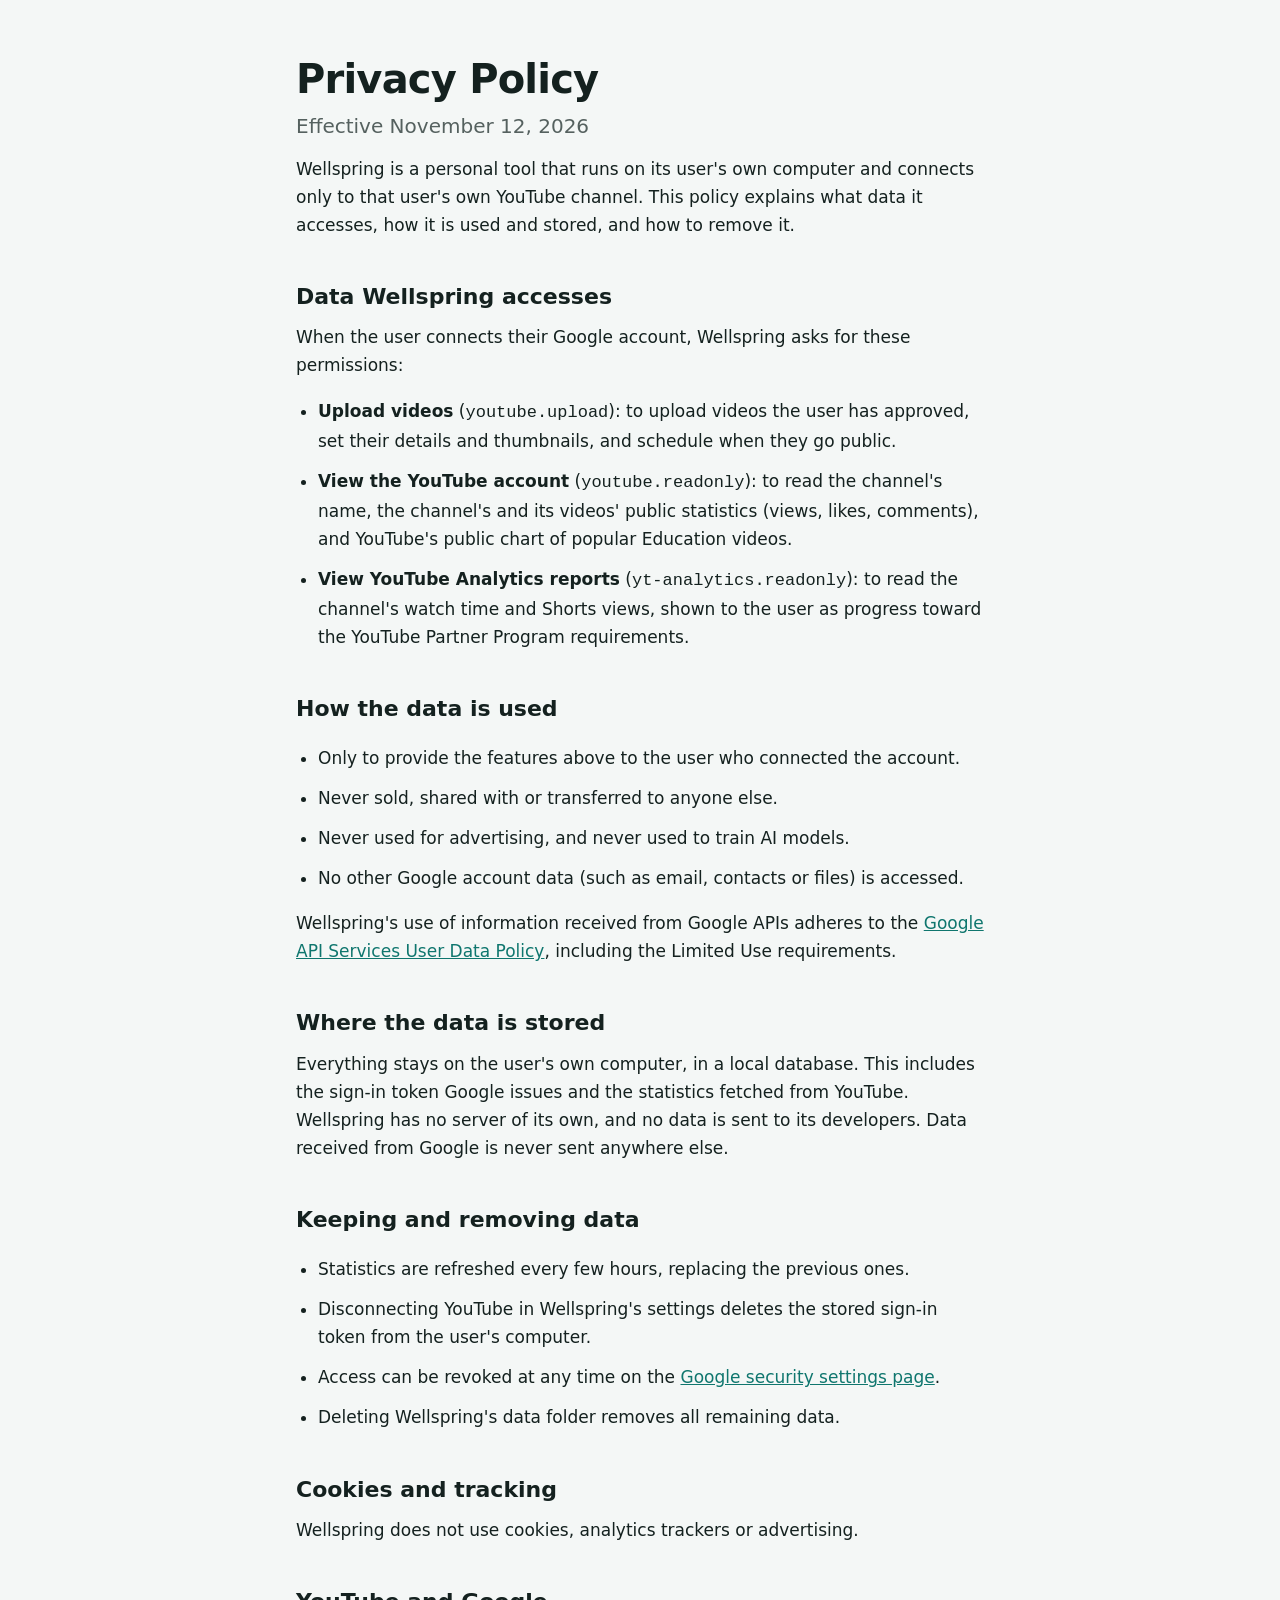
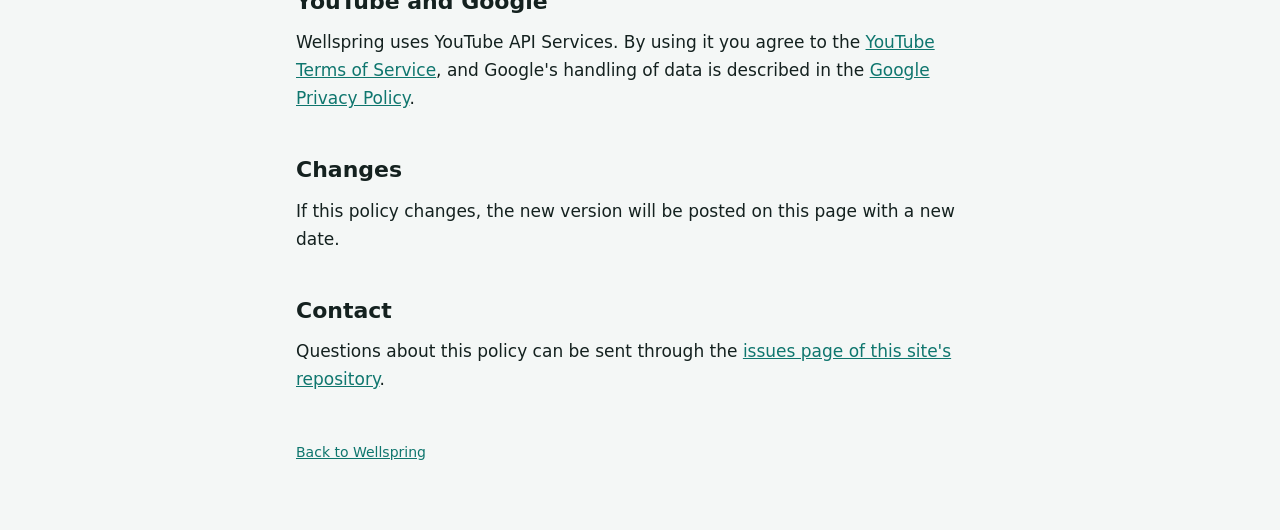
==== privacy.html @ 2a6ffb4e "Add Wellspring home page and privacy policy" ====
<!doctype html>
<html lang="en">
  <head>
    <meta charset="utf-8" />
    <meta name="viewport" content="width=device-width, initial-scale=1" />
    <title>Wellspring Privacy Policy</title>
    <meta name="description" content="How Wellspring handles YouTube and Google account data." />
    <link rel="stylesheet" href="style.css" />
  </head>
  <body>
    <main>
      <h1>Privacy Policy</h1>
      <p class="lead">Effective November 12, 2026</p>

      <p>
        Wellspring is a personal tool that runs on its user's own computer and connects only to
        that user's own YouTube channel. This policy explains what data it accesses, how it is
        used and stored, and how to remove it.
      </p>

      <h2>Data Wellspring accesses</h2>
      <p>When the user connects their Google account, Wellspring asks for these permissions:</p>
      <ul>
        <li>
          <strong>Upload videos</strong> (<code>youtube.upload</code>): to upload videos the user
          has approved, set their details and thumbnails, and schedule when they go public.
        </li>
        <li>
          <strong>View the YouTube account</strong> (<code>youtube.readonly</code>): to read the
          channel's name, the channel's and its videos' public statistics (views, likes,
          comments), and YouTube's public chart of popular Education videos.
        </li>
        <li>
          <strong>View YouTube Analytics reports</strong> (<code>yt-analytics.readonly</code>): to
          read the channel's watch time and Shorts views, shown to the user as progress toward
          the YouTube Partner Program requirements.
        </li>
      </ul>

      <h2>How the data is used</h2>
      <ul>
        <li>Only to provide the features above to the user who connected the account.</li>
        <li>Never sold, shared with or transferred to anyone else.</li>
        <li>Never used for advertising, and never used to train AI models.</li>
        <li>No other Google account data (such as email, contacts or files) is accessed.</li>
      </ul>
      <p>
        Wellspring's use of information received from Google APIs adheres to the
        <a href="https://developers.google.com/terms/api-services-user-data-policy">Google API Services User Data Policy</a>,
        including the Limited Use requirements.
      </p>

      <h2>Where the data is stored</h2>
      <p>
        Everything stays on the user's own computer, in a local database. This includes the
        sign-in token Google issues and the statistics fetched from YouTube. Wellspring has no
        server of its own, and no data is sent to its developers. Data received from Google is
        never sent anywhere else.
      </p>

      <h2>Keeping and removing data</h2>
      <ul>
        <li>Statistics are refreshed every few hours, replacing the previous ones.</li>
        <li>
          Disconnecting YouTube in Wellspring's settings deletes the stored sign-in token from the
          user's computer.
        </li>
        <li>
          Access can be revoked at any time on the
          <a href="https://security.google.com/settings/security/permissions">Google security settings page</a>.
        </li>
        <li>Deleting Wellspring's data folder removes all remaining data.</li>
      </ul>

      <h2>Cookies and tracking</h2>
      <p>Wellspring does not use cookies, analytics trackers or advertising.</p>

      <h2>YouTube and Google</h2>
      <p>
        Wellspring uses YouTube API Services. By using it you agree to the
        <a href="https://www.youtube.com/t/terms">YouTube Terms of Service</a>, and Google's
        handling of data is described in the
        <a href="https://policies.google.com/privacy">Google Privacy Policy</a>.
      </p>

      <h2>Changes</h2>
      <p>If this policy changes, the new version will be posted on this page with a new date.</p>

      <h2>Contact</h2>
      <p>
        Questions about this policy can be sent through the
        <a href="https://github.com/azusawa/azusawa.github.io/issues">issues page of this site's repository</a>.
      </p>

      <footer><a href="./">Back to Wellspring</a></footer>
    </main>
  </body>
</html>
---- style.css ----
:root {
  --ground: #f4f7f6;
  --surface: #ffffff;
  --ink: #14211f;
  --muted: #55615f;
  --accent: #0f766e;
  --line: #dbe4e2;
}

@media (prefers-color-scheme: dark) {
  :root {
    --ground: #0e1615;
    --surface: #16201f;
    --ink: #e6efed;
    --muted: #9aa8a5;
    --accent: #5fd0c2;
    --line: #26332f;
  }
}

* {
  box-sizing: border-box;
}

body {
  margin: 0;
  background: var(--ground);
  color: var(--ink);
  font: 17px/1.65 system-ui, -apple-system, "Segoe UI", sans-serif;
}

main {
  max-width: 720px;
  margin: 0 auto;
  padding: 56px 16px 72px;
}

h1 {
  margin: 0 0 8px;
  font-size: 40px;
  line-height: 1.15;
  letter-spacing: -0.02em;
}

h2 {
  margin: 40px 0 8px;
  font-size: 22px;
}

p,
li {
  margin: 0 0 12px;
}

ul {
  padding-left: 22px;
}

a {
  color: var(--accent);
}

.lead {
  color: var(--muted);
  font-size: 20px;
}

.card {
  margin-top: 32px;
  padding: 24px;
  border: 1px solid var(--line);
  border-radius: 20px;
  background: var(--surface);
}

footer {
  margin-top: 48px;
  color: var(--muted);
  font-size: 14px;
}
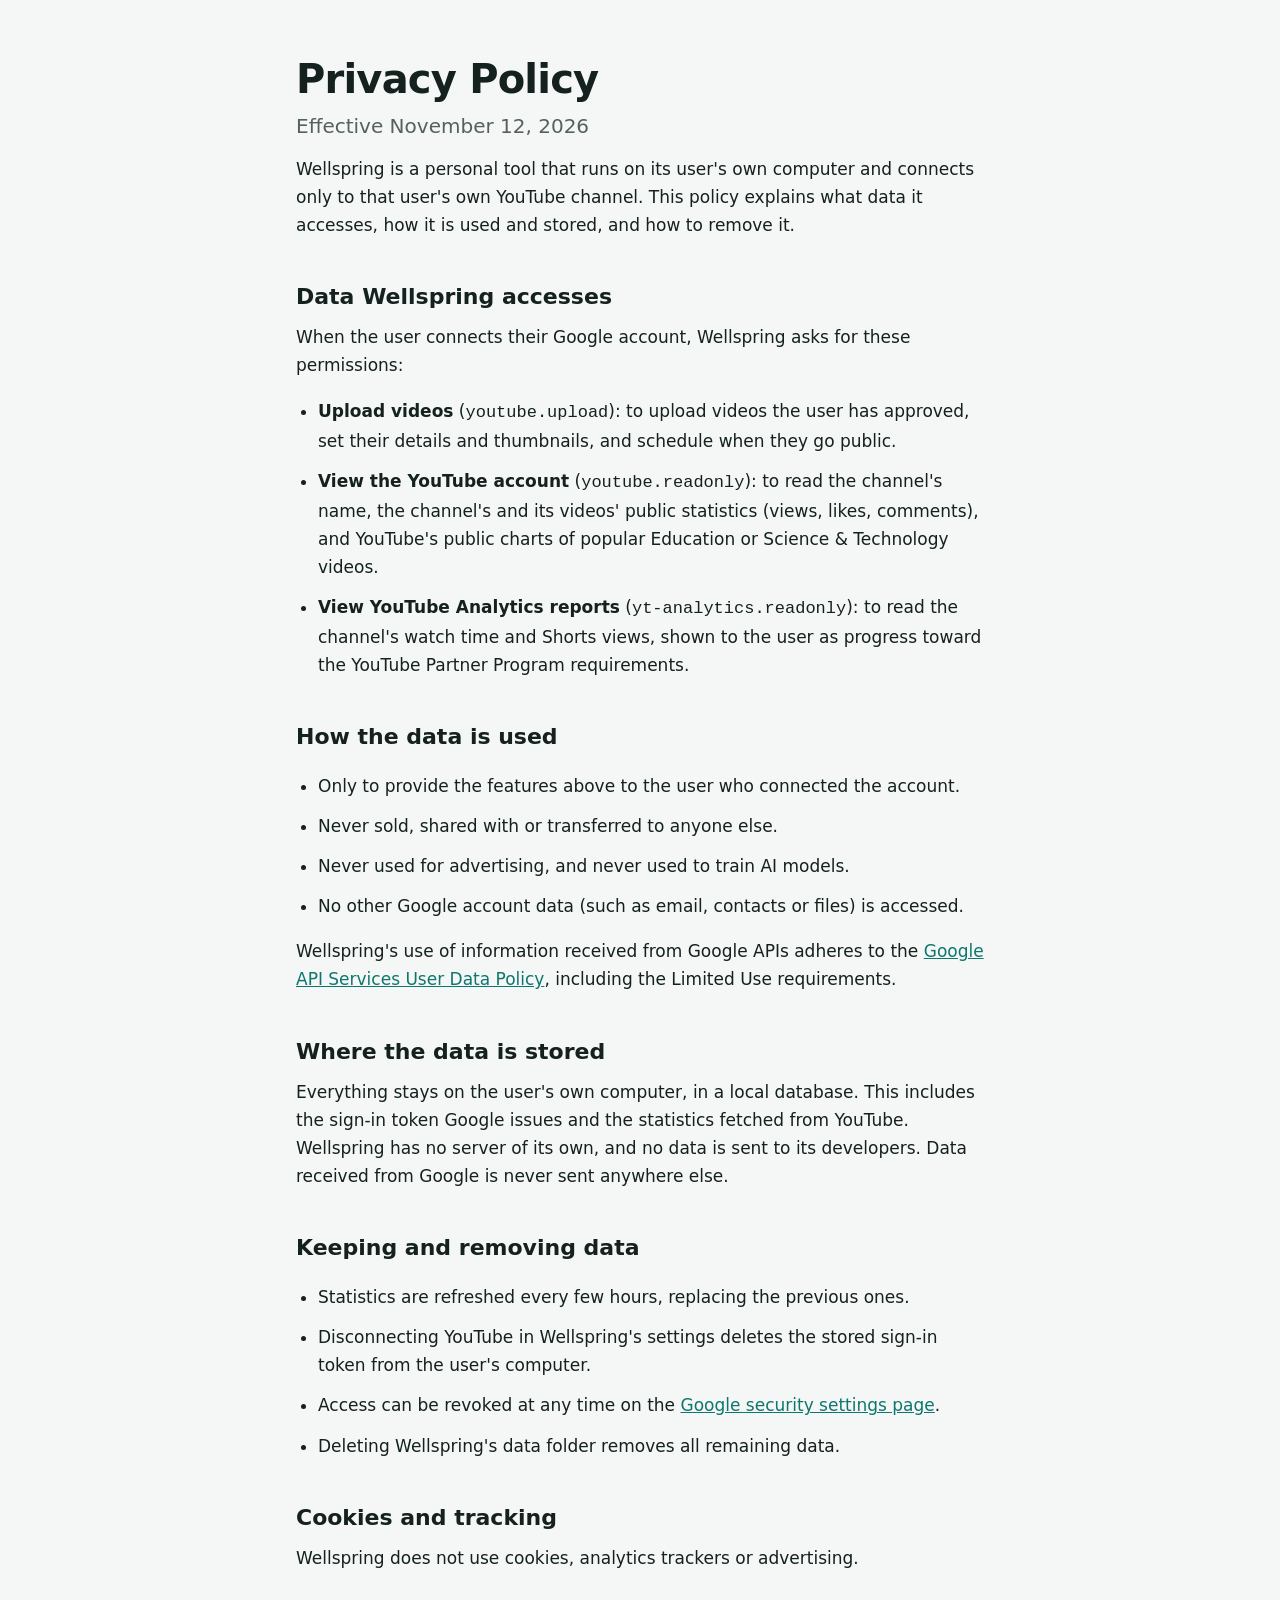
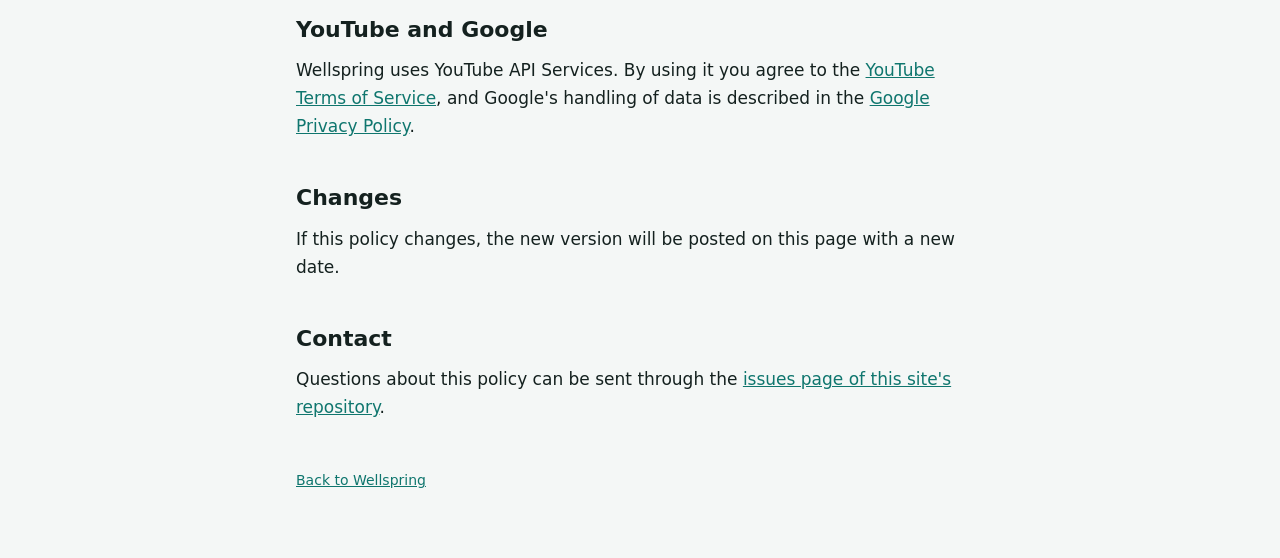
==== commit bfc7aea8: "Mention the Science & Technology chart fallback Co-Authored-By: Claude Opus 5.5 <noreply@anthropic.c" ====
--- a/privacy.html
+++ b/privacy.html
@@ -28,7 +28,7 @@
         <li>
           <strong>View the YouTube account</strong> (<code>youtube.readonly</code>): to read the
           channel's name, the channel's and its videos' public statistics (views, likes,
-          comments), and YouTube's public chart of popular Education videos.
+          comments), and YouTube's public charts of popular Education or Science &amp; Technology videos.
         </li>
         <li>
           <strong>View YouTube Analytics reports</strong> (<code>yt-analytics.readonly</code>): to
